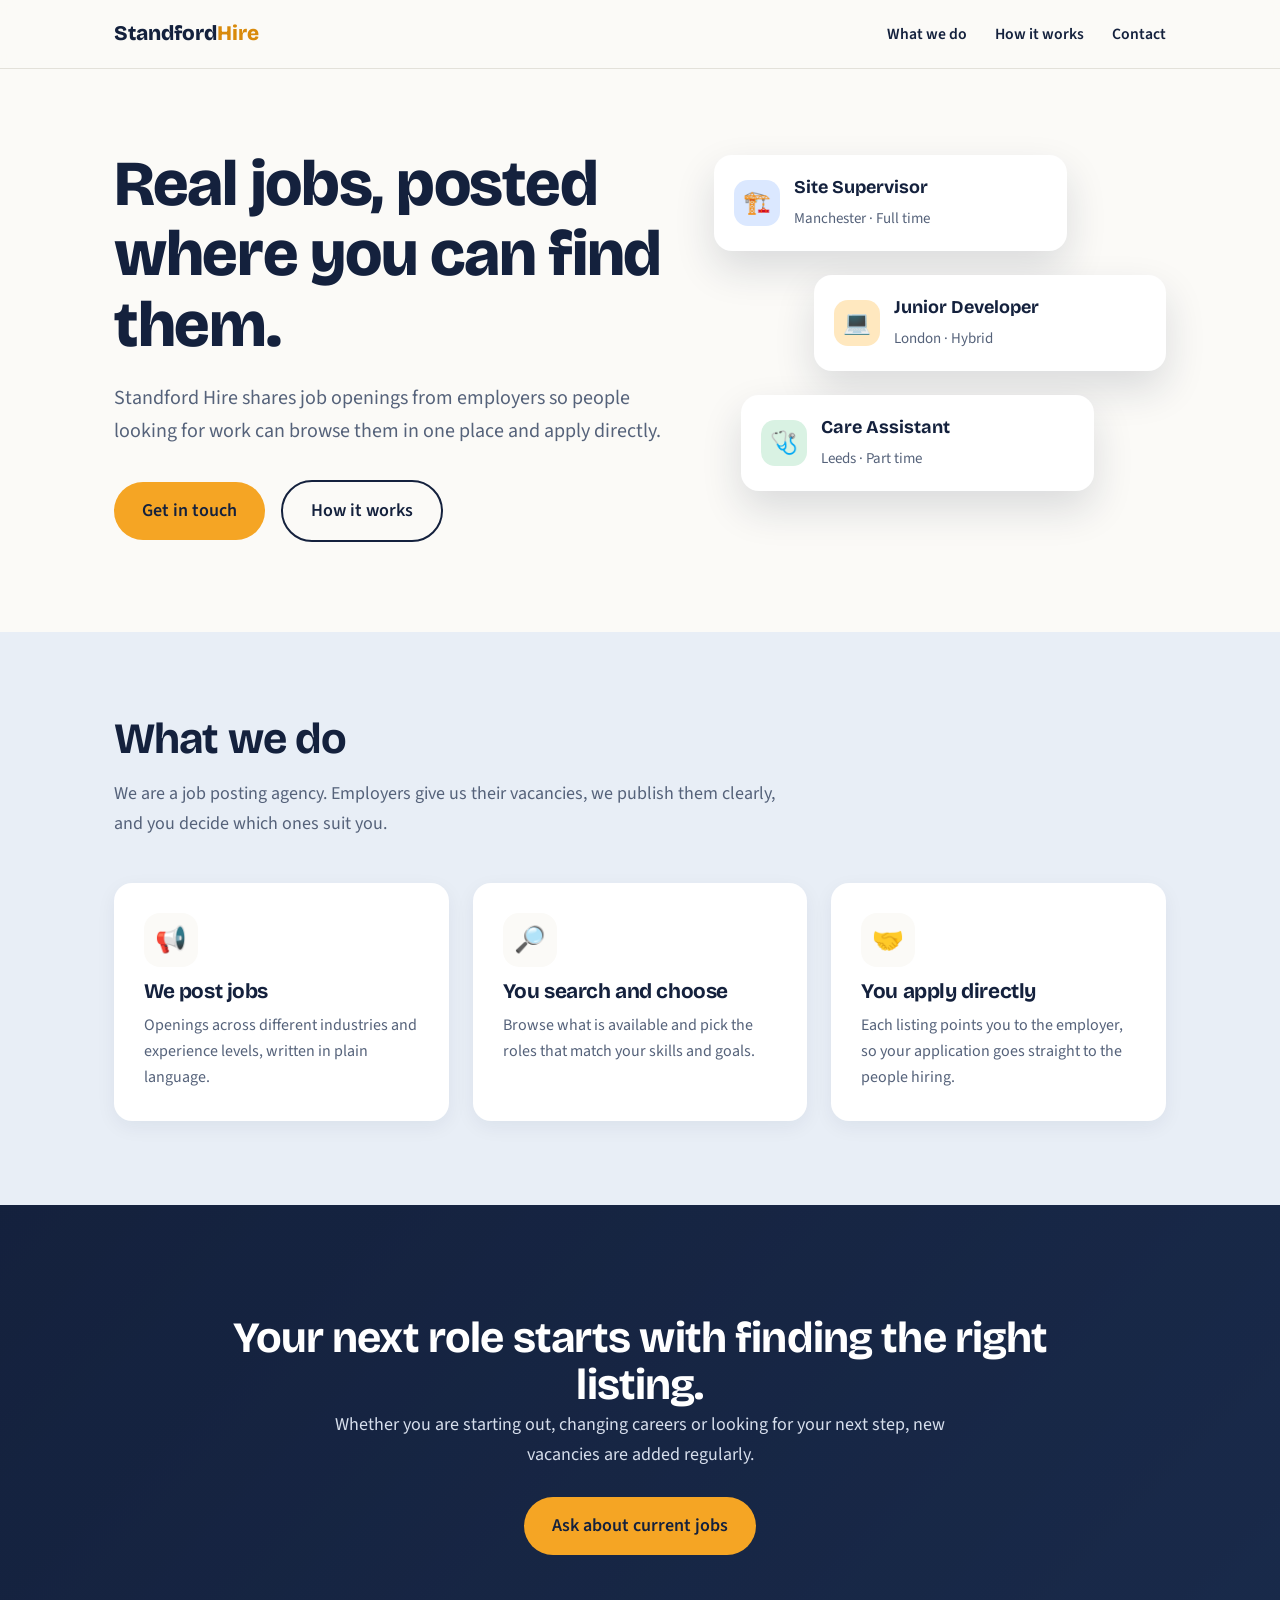
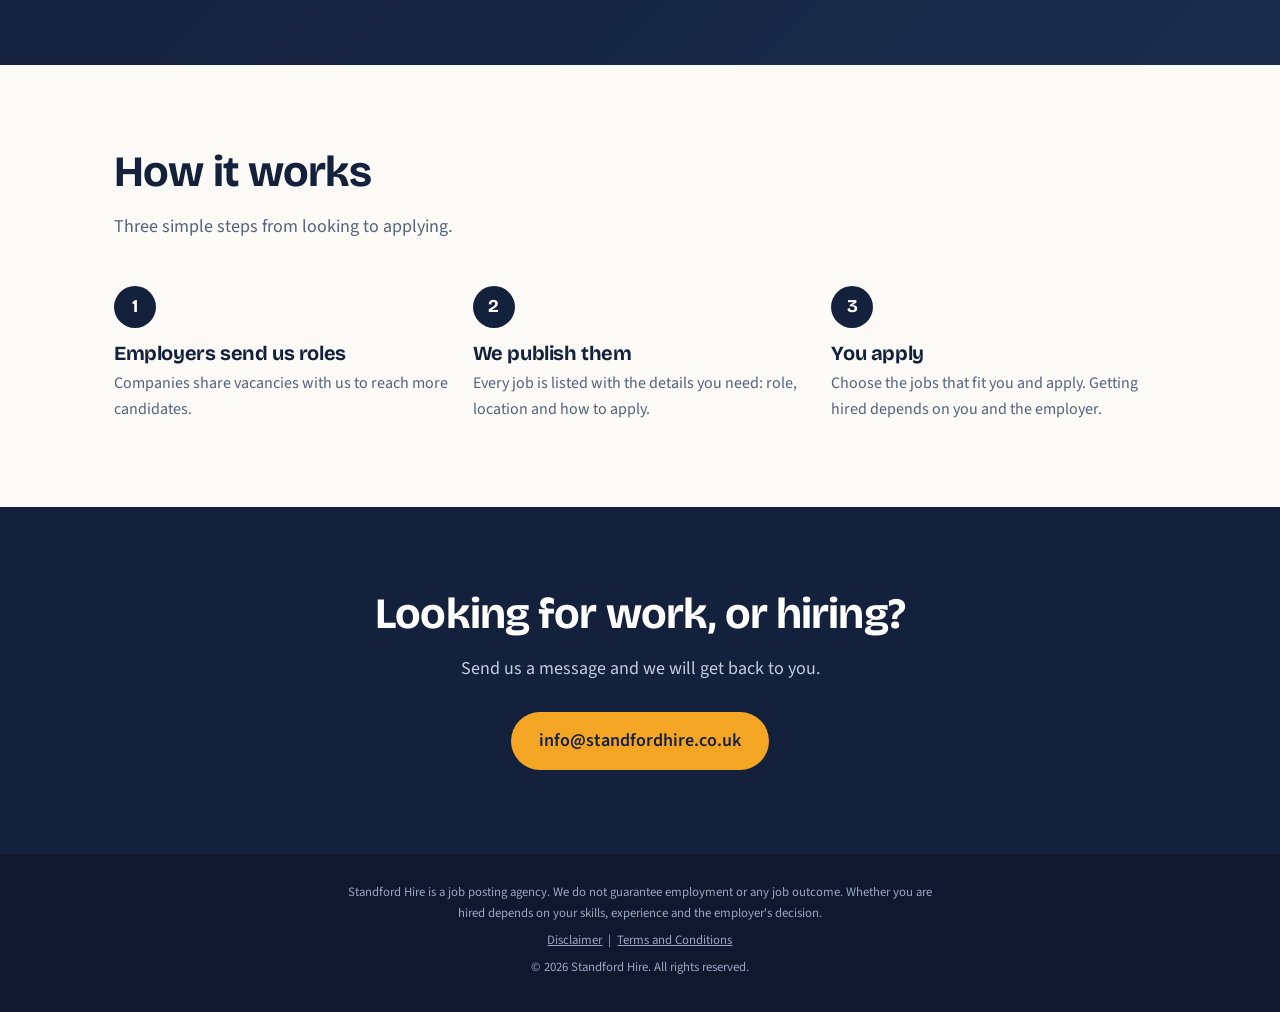
==== index.html @ f7808427 "Add files via upload" ====
<!DOCTYPE html>
<html lang="en-GB">
<head>
<meta charset="utf-8">
<meta name="viewport" content="width=device-width, initial-scale=1">
<title>Standford Hire | Jobs posted, opportunities found</title>
<meta name="description" content="Standford Hire posts jobs from employers so people looking for work can find them in one place.">
<link rel="icon" href="data:image/svg+xml,<svg xmlns=%22http://www.w3.org/2000/svg%22 viewBox=%220 0 100 100%22><text y=%22.9em%22 font-size=%2290%22>💼</text></svg>">
<link rel="preconnect" href="https://fonts.googleapis.com">
<link rel="preconnect" href="https://fonts.gstatic.com" crossorigin>
<link href="https://fonts.googleapis.com/css2?family=Bricolage+Grotesque:wght@600;700;800&family=Source+Sans+3:wght@400;600&display=swap" rel="stylesheet">
<style>
/* ===== EDIT YOUR COLOURS HERE ===== */
:root{
  --ink:#14213d;      /* dark navy: text + dark sections */
  --paper:#fbfaf7;    /* page background */
  --mist:#e8eef6;     /* light blue-grey panels */
  --signal:#f5a524;   /* amber accent: buttons */
  --signal-dark:#d98a0b;
  --muted:#55627a;
  --radius:18px;
}
*{box-sizing:border-box;margin:0;padding:0}
html{scroll-behavior:smooth}
body{font-family:"Source Sans 3",system-ui,sans-serif;color:var(--ink);background:var(--paper);line-height:1.65;font-size:18px}
h1,h2,h3{font-family:"Bricolage Grotesque",system-ui,sans-serif;line-height:1.1;letter-spacing:-.02em}
a{color:inherit}
.wrap{max-width:1100px;margin:0 auto;padding:0 24px}
:focus-visible{outline:3px solid var(--signal);outline-offset:3px}

/* Header */
header{position:sticky;top:0;z-index:10;background:rgba(251,250,247,.9);backdrop-filter:blur(8px);border-bottom:1px solid #e3e1da}
.nav{display:flex;justify-content:space-between;align-items:center;height:68px}
.logo{font-family:"Bricolage Grotesque",sans-serif;font-weight:800;font-size:1.3rem;text-decoration:none}
.logo span{color:var(--signal-dark)}
nav a{margin-left:24px;text-decoration:none;font-weight:600;font-size:.98rem}
nav a:hover{color:var(--signal-dark)}

/* Buttons */
.btn{display:inline-block;background:var(--signal);color:var(--ink);padding:14px 28px;border-radius:999px;font-weight:600;text-decoration:none;transition:background .2s,transform .2s}
.btn:hover{background:var(--signal-dark);transform:translateY(-2px)}
.btn.ghost{background:transparent;border:2px solid var(--ink);margin-left:12px}
.btn.ghost:hover{background:var(--ink);color:#fff}

/* Hero */
.hero{padding:80px 0 90px}
.hero .wrap{display:grid;grid-template-columns:1.1fr .9fr;gap:48px;align-items:center}
h1{font-size:clamp(2.4rem,5.5vw,4rem);font-weight:800;margin-bottom:22px}
.lead{font-size:1.25rem;color:var(--muted);max-width:34em;margin-bottom:32px}
.hero-art{position:relative;min-height:380px}
.card{position:absolute;background:#fff;border-radius:var(--radius);box-shadow:0 18px 40px rgba(20,33,61,.14);padding:18px 20px;width:78%;display:flex;gap:14px;align-items:center}
.card b{display:block;font-family:"Bricolage Grotesque",sans-serif}
.card small{color:var(--muted)}
.dot{flex:none;width:46px;height:46px;border-radius:14px;display:grid;place-items:center;font-size:1.4rem}
.c1{top:0;left:0;animation:float 6s ease-in-out infinite}
.c2{top:120px;right:0;animation:float 7s ease-in-out -2s infinite}
.c3{top:240px;left:6%;animation:float 6.5s ease-in-out -4s infinite}
.c1 .dot{background:#dbe8ff}.c2 .dot{background:#ffe8bf}.c3 .dot{background:#d9f2e3}
@keyframes float{50%{transform:translateY(-10px)}}

/* Sections */
section{padding:84px 0}
h2{font-size:clamp(1.9rem,4vw,2.7rem);margin-bottom:16px}
.intro{color:var(--muted);max-width:38em;margin-bottom:44px}
.tint{background:var(--mist)}
.grid{display:grid;grid-template-columns:repeat(3,1fr);gap:24px}
.box{background:#fff;border-radius:var(--radius);padding:30px}
.tint .box{box-shadow:0 6px 20px rgba(20,33,61,.06)}
.box h3{font-size:1.3rem;margin:14px 0 8px}
.box p{color:var(--muted);font-size:1rem}
.icon{width:54px;height:54px;border-radius:16px;background:var(--mist);display:grid;place-items:center;font-size:1.6rem}
.tint .icon{background:var(--paper)}

/* Photo band: swap the image URL below with your own */
.band{position:relative;color:#fff;padding:110px 0;text-align:center;
  background:linear-gradient(rgba(20,33,61,.78),rgba(20,33,61,.78)),
  url("images/team.jpg") center/cover,
  linear-gradient(135deg,#14213d,#2b4a7a)}
.band h2{max-width:20em;margin:0 auto}
.band p{max-width:36em;margin:0 auto 28px;color:#d6deec}

/* Steps */
.steps{display:grid;grid-template-columns:repeat(3,1fr);gap:24px;counter-reset:s}
.step{position:relative;padding-top:56px}
.step::before{counter-increment:s;content:counter(s);position:absolute;top:0;left:0;width:42px;height:42px;border-radius:50%;background:var(--ink);color:#fff;display:grid;place-items:center;font-family:"Bricolage Grotesque",sans-serif;font-weight:700}
.step h3{font-size:1.25rem;margin-bottom:6px}
.step p{color:var(--muted);font-size:1rem}

/* Contact */
.contact{background:var(--ink);color:#fff;text-align:center}
.contact p{color:#c4cee0;margin-bottom:28px}

/* Footer */
footer{background:#0f182d;color:#9aa7bf;padding:28px 0;font-size:.8rem;text-align:center}
footer p{max-width:46em;margin:0 auto 6px}

@media(max-width:820px){
  .hero .wrap,.grid,.steps{grid-template-columns:1fr}
  .hero-art{min-height:360px}
  nav a:not(.keep){display:none}
  .btn.ghost{margin:12px 0 0}
}
@media(prefers-reduced-motion:reduce){*{animation:none!important;scroll-behavior:auto!important}}
</style>
</head>
<body>

<header>
  <div class="wrap nav">
    <a class="logo" href="#">Standford<span>Hire</span></a>
    <nav>
      <a href="#what">What we do</a>
      <a href="#how">How it works</a>
      <a class="keep" href="#contact">Contact</a>
    </nav>
  </div>
</header>

<main>
<!-- HERO -->
<div class="hero">
  <div class="wrap">
    <div>
      <h1>Real jobs, posted where you can find them.</h1>
      <p class="lead">Standford Hire shares job openings from employers so people looking for work can browse them in one place and apply directly.</p>
      <a class="btn" href="#contact">Get in touch</a>
      <a class="btn ghost" href="#how">How it works</a>
    </div>
    <div class="hero-art" aria-hidden="true">
      <div class="card c1"><div class="dot">🏗️</div><div><b>Site Supervisor</b><small>Manchester · Full time</small></div></div>
      <div class="card c2"><div class="dot">💻</div><div><b>Junior Developer</b><small>London · Hybrid</small></div></div>
      <div class="card c3"><div class="dot">🩺</div><div><b>Care Assistant</b><small>Leeds · Part time</small></div></div>
    </div>
  </div>
</div>

<!-- WHAT WE DO -->
<section id="what" class="tint">
  <div class="wrap">
    <h2>What we do</h2>
    <p class="intro">We are a job posting agency. Employers give us their vacancies, we publish them clearly, and you decide which ones suit you.</p>
    <div class="grid">
      <div class="box"><div class="icon">📢</div><h3>We post jobs</h3><p>Openings across different industries and experience levels, written in plain language.</p></div>
      <div class="box"><div class="icon">🔎</div><h3>You search and choose</h3><p>Browse what is available and pick the roles that match your skills and goals.</p></div>
      <div class="box"><div class="icon">🤝</div><h3>You apply directly</h3><p>Each listing points you to the employer, so your application goes straight to the people hiring.</p></div>
    </div>
  </div>
</section>

<!-- PHOTO BAND -->
<div class="band">
  <div class="wrap">
    <h2>Your next role starts with finding the right listing.</h2>
    <p>Whether you are starting out, changing careers or looking for your next step, new vacancies are added regularly.</p>
    <a class="btn" href="#contact">Ask about current jobs</a>
  </div>
</div>

<!-- HOW IT WORKS -->
<section id="how">
  <div class="wrap">
    <h2>How it works</h2>
    <p class="intro">Three simple steps from looking to applying.</p>
    <div class="steps">
      <div class="step"><h3>Employers send us roles</h3><p>Companies share vacancies with us to reach more candidates.</p></div>
      <div class="step"><h3>We publish them</h3><p>Every job is listed with the details you need: role, location and how to apply.</p></div>
      <div class="step"><h3>You apply</h3><p>Choose the jobs that fit you and apply. Getting hired depends on you and the employer.</p></div>
    </div>
  </div>
</section>

<!-- CONTACT -->
<section id="contact" class="contact">
  <div class="wrap">
    <h2>Looking for work, or hiring?</h2>
    <p>Send us a message and we will get back to you.</p>
    <a class="btn" href="mailto:info@standfordhire.co.uk">info@standfordhire.co.uk</a>
  </div>
</section>
</main>

<footer>
  <div class="wrap">
    <p>Standford Hire is a job posting agency. We do not guarantee employment or any job outcome. Whether you are hired depends on your skills, experience and the employer's decision.</p>
    <p><a href="disclaimer.html">Disclaimer</a> &nbsp;|&nbsp; <a href="terms.html">Terms and Conditions</a></p>
    <p>&copy; <span id="y">2026</span> Standford Hire. All rights reserved.</p>
  </div>
</footer>
<script>document.getElementById("y").textContent=new Date().getFullYear()</script>
</body>
</html>
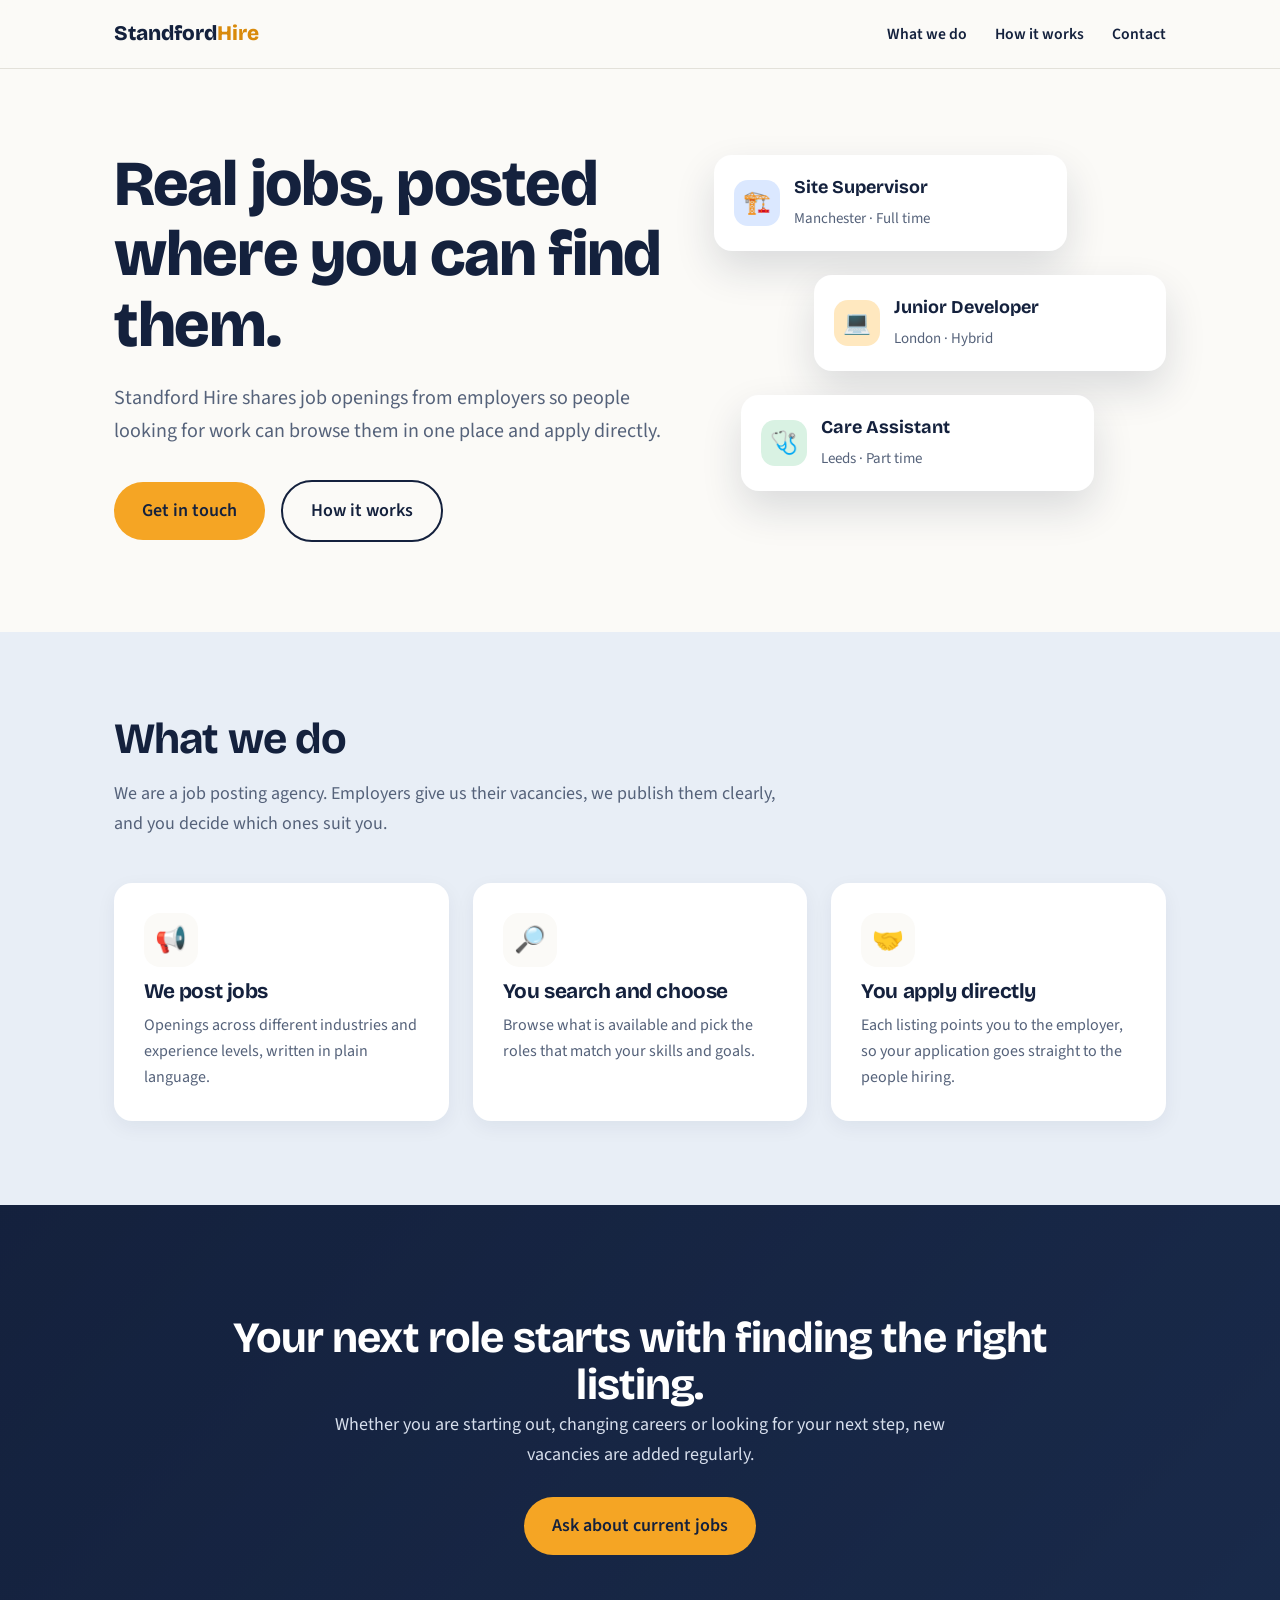
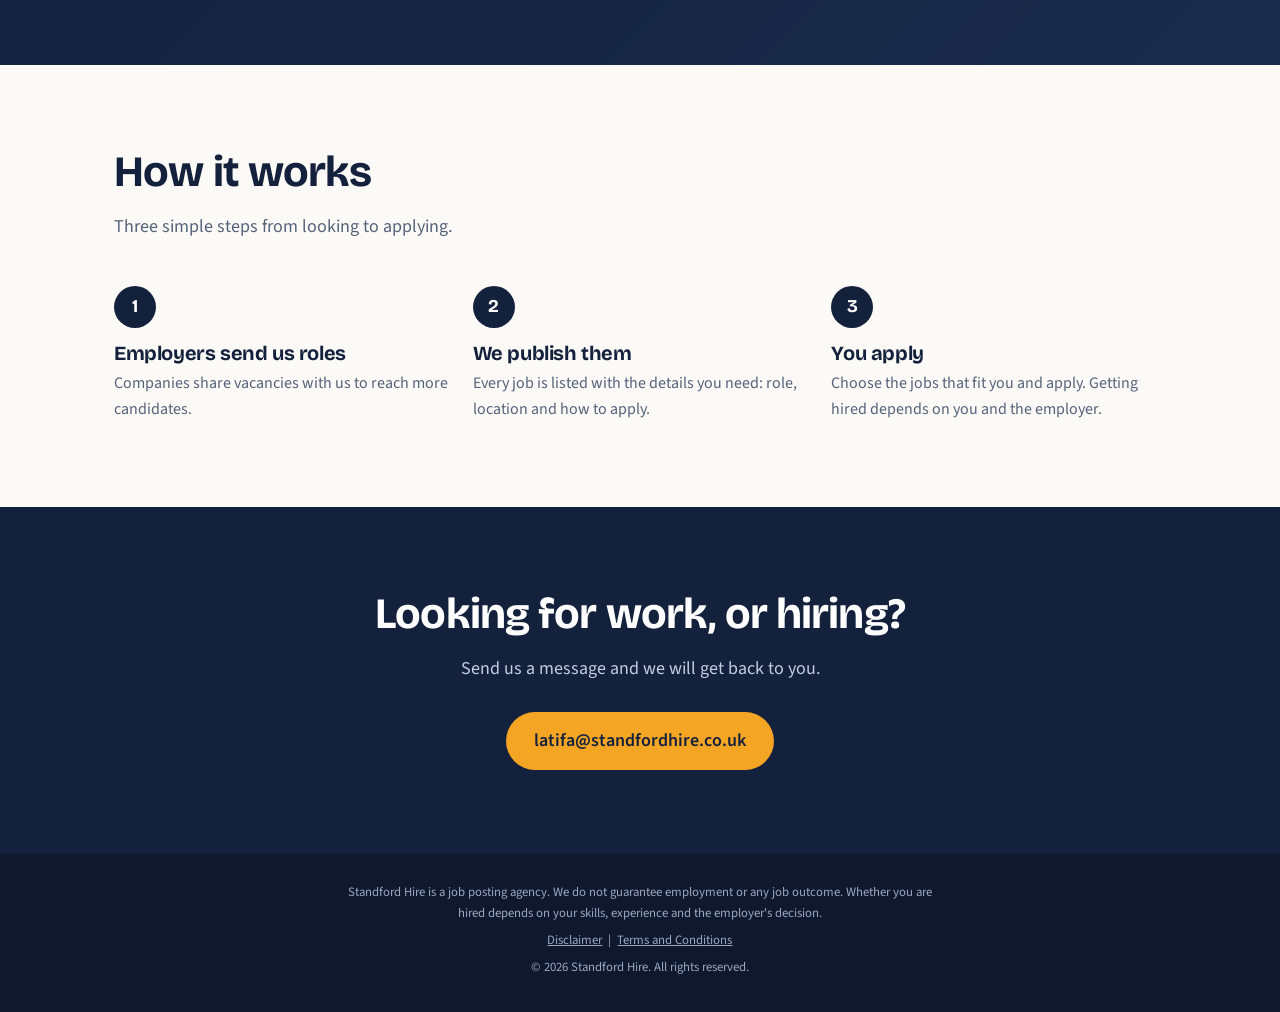
==== commit ff01577f: "Update contact email address in index.html" ====
--- a/index.html
+++ b/index.html
@@ -174,7 +174,7 @@
   <div class="wrap">
     <h2>Looking for work, or hiring?</h2>
     <p>Send us a message and we will get back to you.</p>
-    <a class="btn" href="mailto:info@standfordhire.co.uk">info@standfordhire.co.uk</a>
+    <a class="btn" href="mailto:latifa@standfordhire.co.uk">latifa@standfordhire.co.uk</a>
   </div>
 </section>
 </main>
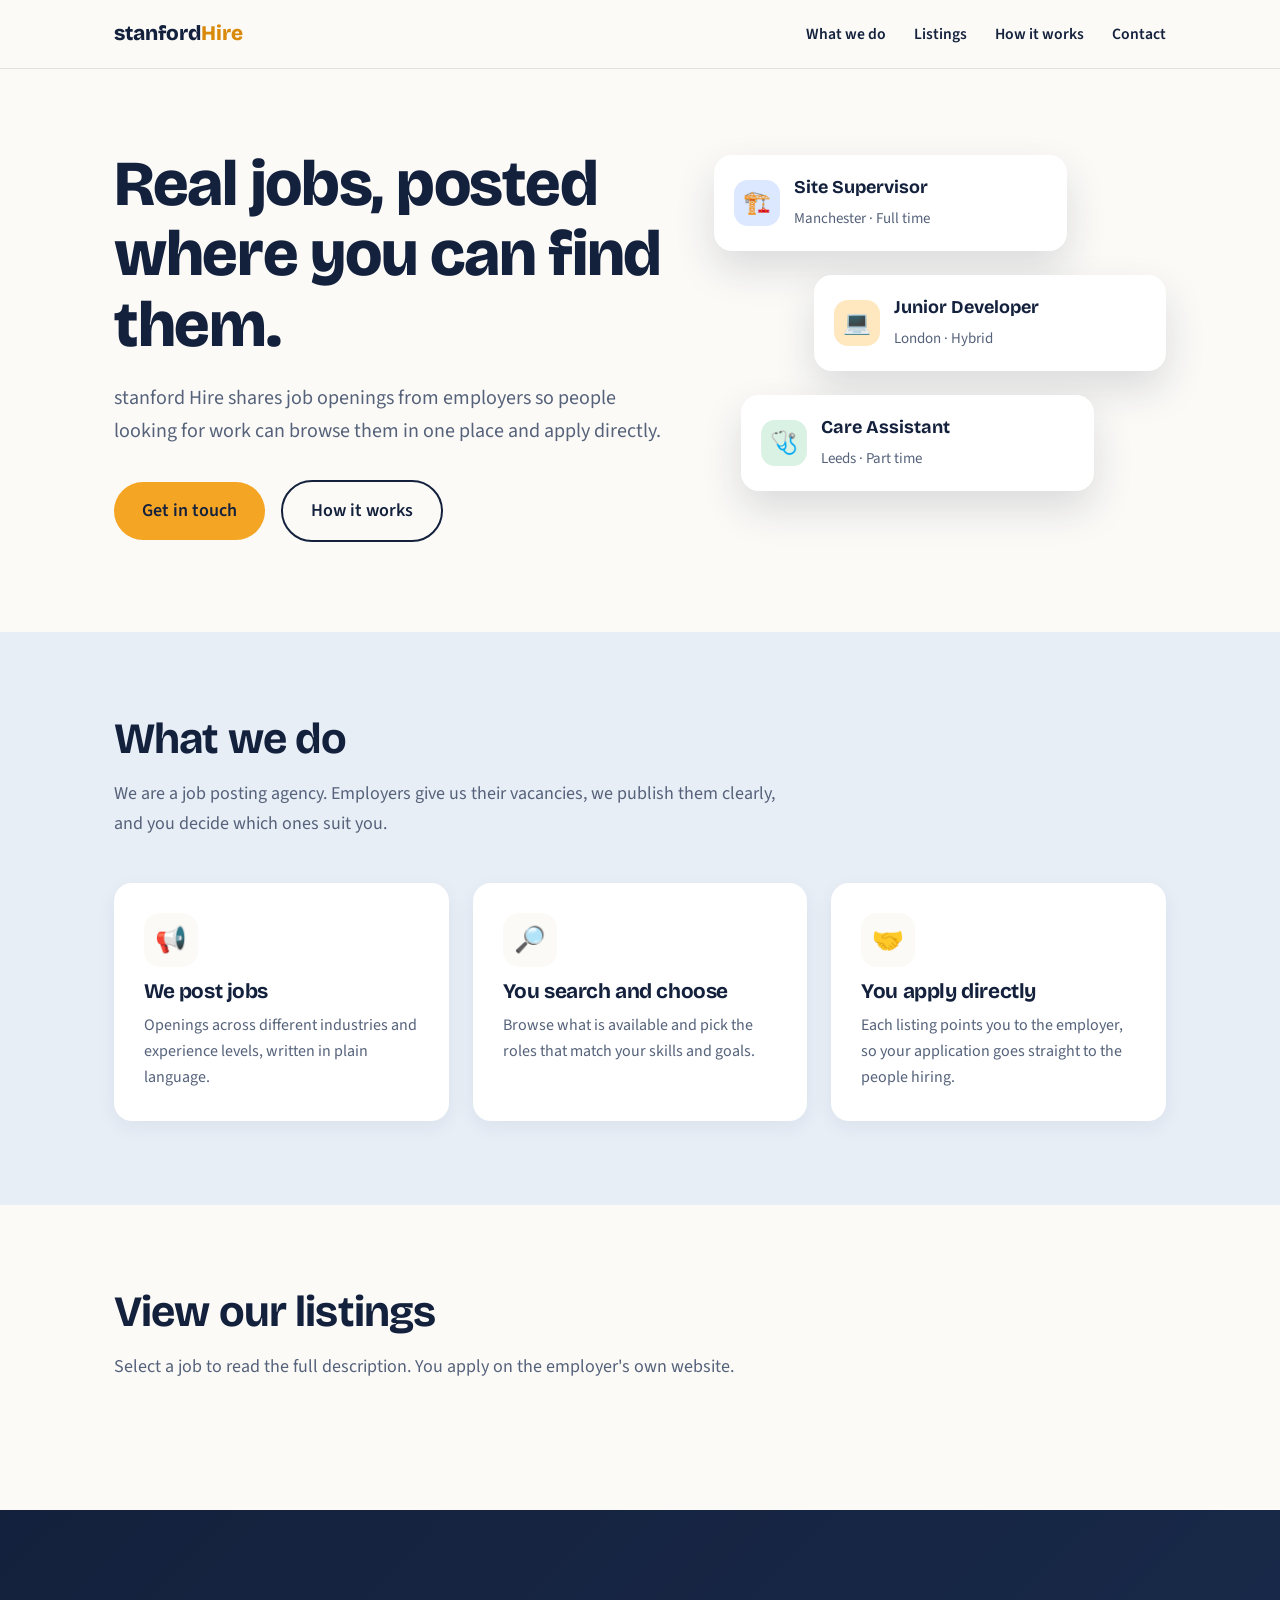
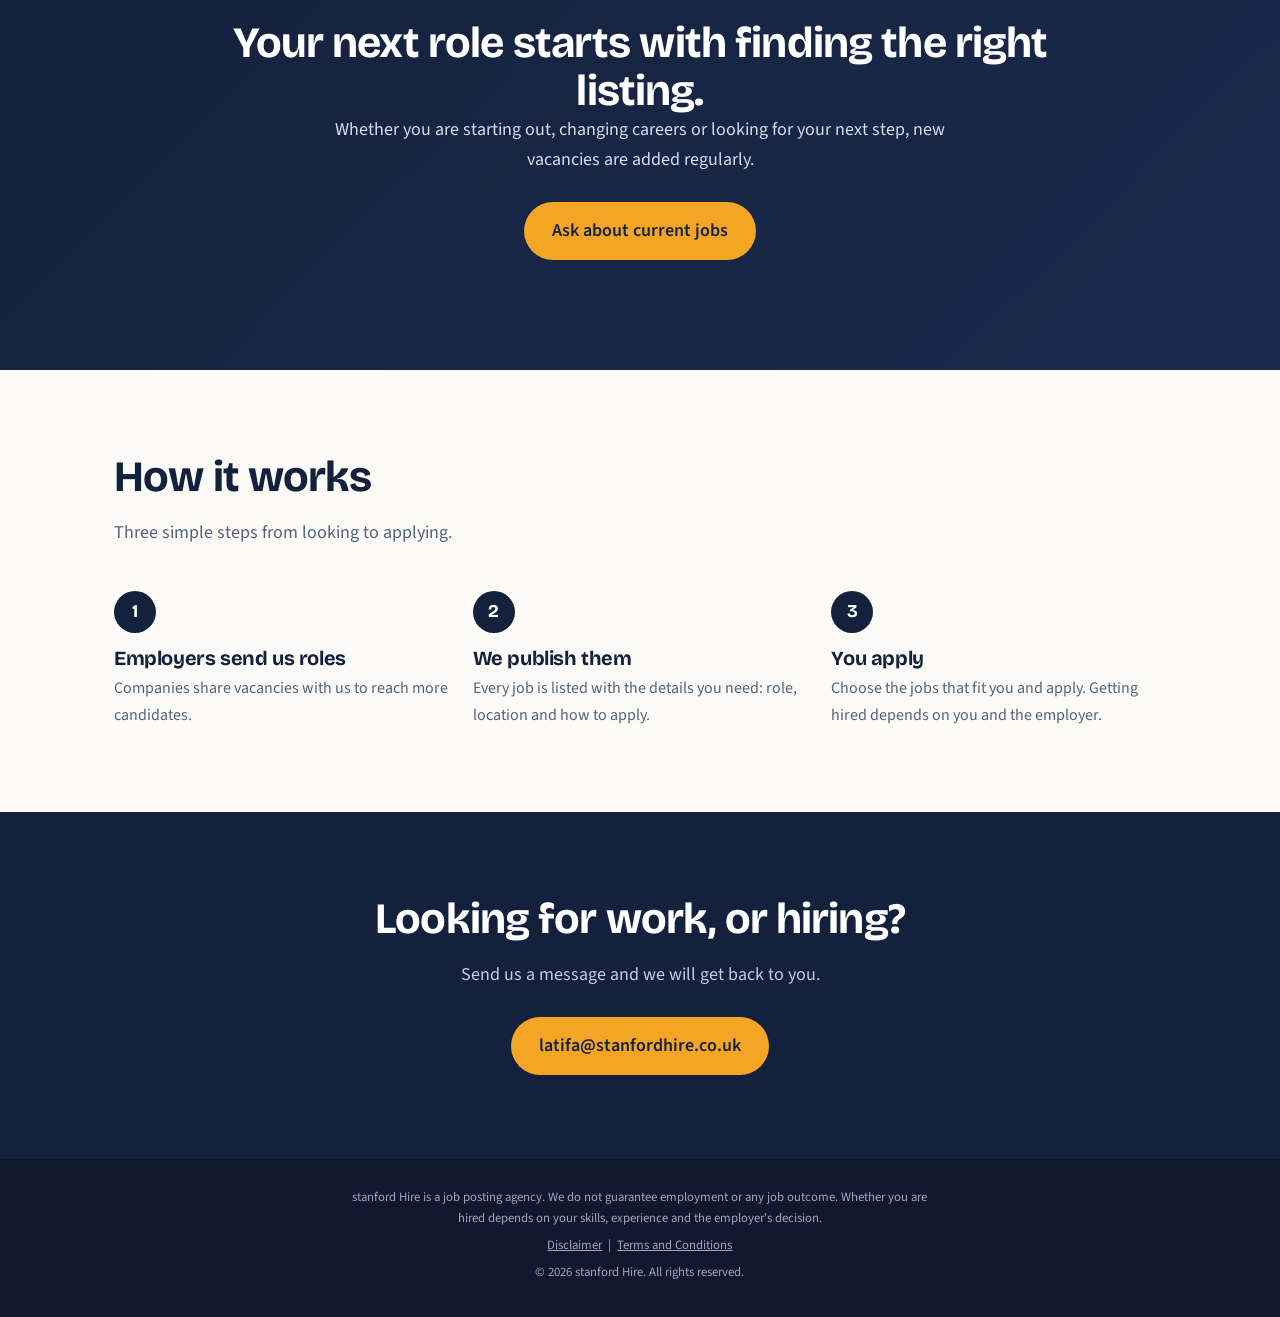
==== commit 5ad148f4: "Correct spelling of 'Stanford' in index.html" ====
--- a/index.html
+++ b/index.html
@@ -3,8 +3,8 @@
 <head>
 <meta charset="utf-8">
 <meta name="viewport" content="width=device-width, initial-scale=1">
-<title>Standford Hire | Jobs posted, opportunities found</title>
-<meta name="description" content="Standford Hire posts jobs from employers so people looking for work can find them in one place.">
+<title>Stanford Hire | Jobs posted, opportunities found</title>
+<meta name="description" content="Stanford Hire posts jobs from employers so people looking for work can find them in one place.">
 <link rel="icon" href="data:image/svg+xml,<svg xmlns=%22http://www.w3.org/2000/svg%22 viewBox=%220 0 100 100%22><text y=%22.9em%22 font-size=%2290%22>💼</text></svg>">
 <link rel="preconnect" href="https://fonts.googleapis.com">
 <link rel="preconnect" href="https://fonts.gstatic.com" crossorigin>
@@ -71,6 +71,17 @@
 .icon{width:54px;height:54px;border-radius:16px;background:var(--mist);display:grid;place-items:center;font-size:1.6rem}
 .tint .icon{background:var(--paper)}
 
+/* Jobs */
+.jobs{display:grid;gap:16px}
+.job{display:flex;justify-content:space-between;align-items:center;gap:20px;background:#fff;border-radius:var(--radius);padding:24px 28px;text-decoration:none;box-shadow:0 6px 20px rgba(20,33,61,.06);transition:transform .2s,box-shadow .2s}
+.job:hover{transform:translateY(-3px);box-shadow:0 12px 28px rgba(20,33,61,.12)}
+.job h3{font-size:1.25rem;margin-bottom:2px}
+.job .co{color:var(--muted);font-size:1rem}
+.job .meta{display:flex;flex-wrap:wrap;gap:8px;margin-top:10px}
+.job .meta span{background:var(--mist);border-radius:999px;padding:3px 14px;font-size:.88rem;font-weight:600}
+.job .view{flex:none;font-weight:600;color:var(--signal-dark)}
+@media(max-width:820px){.job{flex-direction:column;align-items:flex-start}}
+
 /* Photo band: swap the image URL below with your own */
 .band{position:relative;color:#fff;padding:110px 0;text-align:center;
   background:linear-gradient(rgba(20,33,61,.78),rgba(20,33,61,.78)),
@@ -107,9 +118,10 @@
 
 <header>
   <div class="wrap nav">
-    <a class="logo" href="#">Standford<span>Hire</span></a>
+    <a class="logo" href="#">stanford<span>Hire</span></a>
     <nav>
       <a href="#what">What we do</a>
+      <a href="#jobs">Listings</a>
       <a href="#how">How it works</a>
       <a class="keep" href="#contact">Contact</a>
     </nav>
@@ -122,7 +134,7 @@
   <div class="wrap">
     <div>
       <h1>Real jobs, posted where you can find them.</h1>
-      <p class="lead">Standford Hire shares job openings from employers so people looking for work can browse them in one place and apply directly.</p>
+      <p class="lead">stanford Hire shares job openings from employers so people looking for work can browse them in one place and apply directly.</p>
       <a class="btn" href="#contact">Get in touch</a>
       <a class="btn ghost" href="#how">How it works</a>
     </div>
@@ -147,6 +159,15 @@
   </div>
 </section>
 
+<!-- JOBS -->
+<section id="jobs">
+  <div class="wrap">
+    <h2>View our listings</h2>
+    <p class="intro">Select a job to read the full description. You apply on the employer's own website.</p>
+    <div class="jobs" id="jobs-list"></div>
+  </div>
+</section>
+
 <!-- PHOTO BAND -->
 <div class="band">
   <div class="wrap">
@@ -174,18 +195,33 @@
   <div class="wrap">
     <h2>Looking for work, or hiring?</h2>
     <p>Send us a message and we will get back to you.</p>
-    <a class="btn" href="mailto:latifa@standfordhire.co.uk">latifa@standfordhire.co.uk</a>
+    <a class="btn" href="mailto:latifa@stanfordhire.co.uk">latifa@stanfordhire.co.uk</a>
   </div>
 </section>
 </main>
 
 <footer>
   <div class="wrap">
-    <p>Standford Hire is a job posting agency. We do not guarantee employment or any job outcome. Whether you are hired depends on your skills, experience and the employer's decision.</p>
+    <p>stanford Hire is a job posting agency. We do not guarantee employment or any job outcome. Whether you are hired depends on your skills, experience and the employer's decision.</p>
     <p><a href="disclaimer.html">Disclaimer</a> &nbsp;|&nbsp; <a href="terms.html">Terms and Conditions</a></p>
-    <p>&copy; <span id="y">2026</span> Standford Hire. All rights reserved.</p>
+    <p>&copy; <span id="y">2026</span> stanford Hire. All rights reserved.</p>
   </div>
 </footer>
-<script>document.getElementById("y").textContent=new Date().getFullYear()</script>
+<script src="jobs.js"></script>
+<script>
+document.getElementById("y").textContent=new Date().getFullYear();
+const list=document.getElementById("jobs-list");
+JOBS.forEach(j=>{
+  const a=document.createElement("a");a.className="job";a.href="job.html?id="+encodeURIComponent(j.id);
+  const left=document.createElement("div");
+  const h=document.createElement("h3");h.textContent=j.title;
+  const c=document.createElement("div");c.className="co";c.textContent=j.company;
+  const m=document.createElement("div");m.className="meta";
+  [j.location,j.type,j.salary].forEach(t=>{const s=document.createElement("span");s.textContent=t;m.appendChild(s)});
+  left.append(h,c,m);
+  const v=document.createElement("span");v.className="view";v.textContent="View job";
+  a.append(left,v);list.appendChild(a);
+});
+</script>
 </body>
 </html>
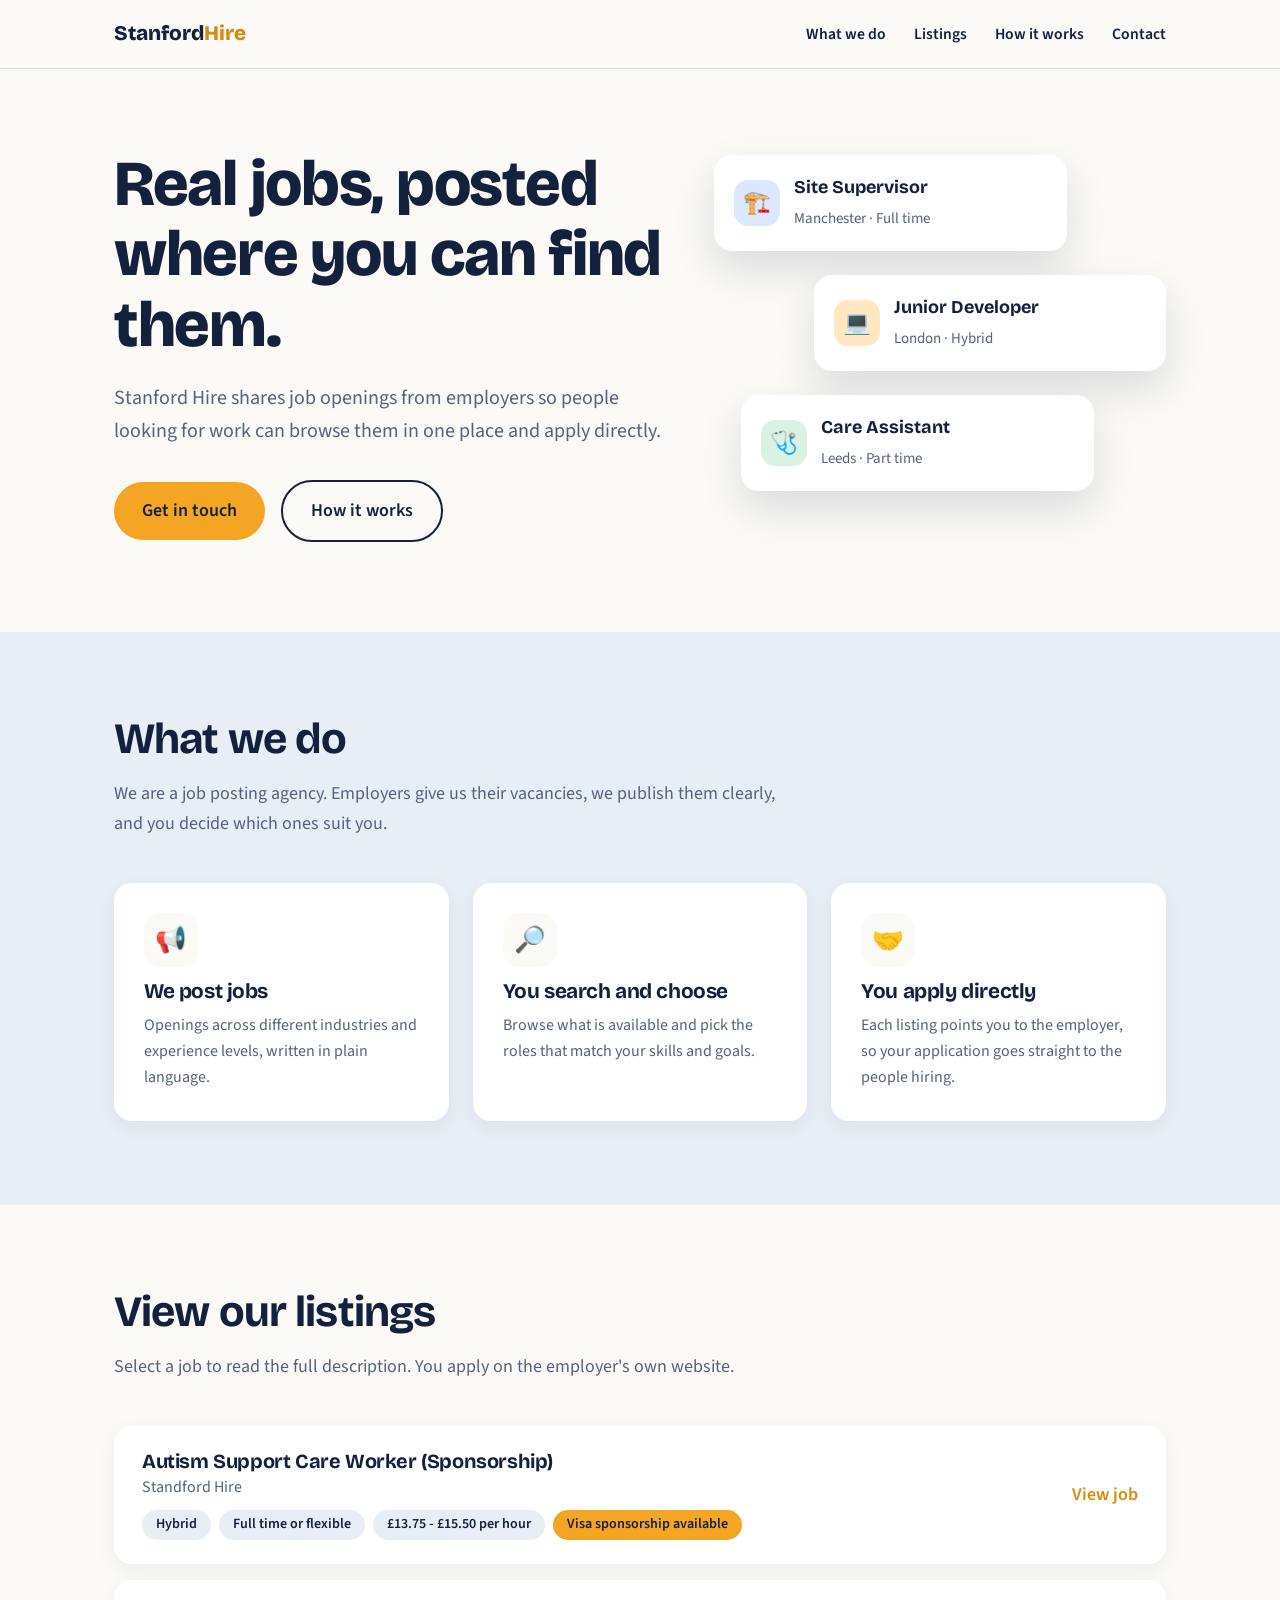
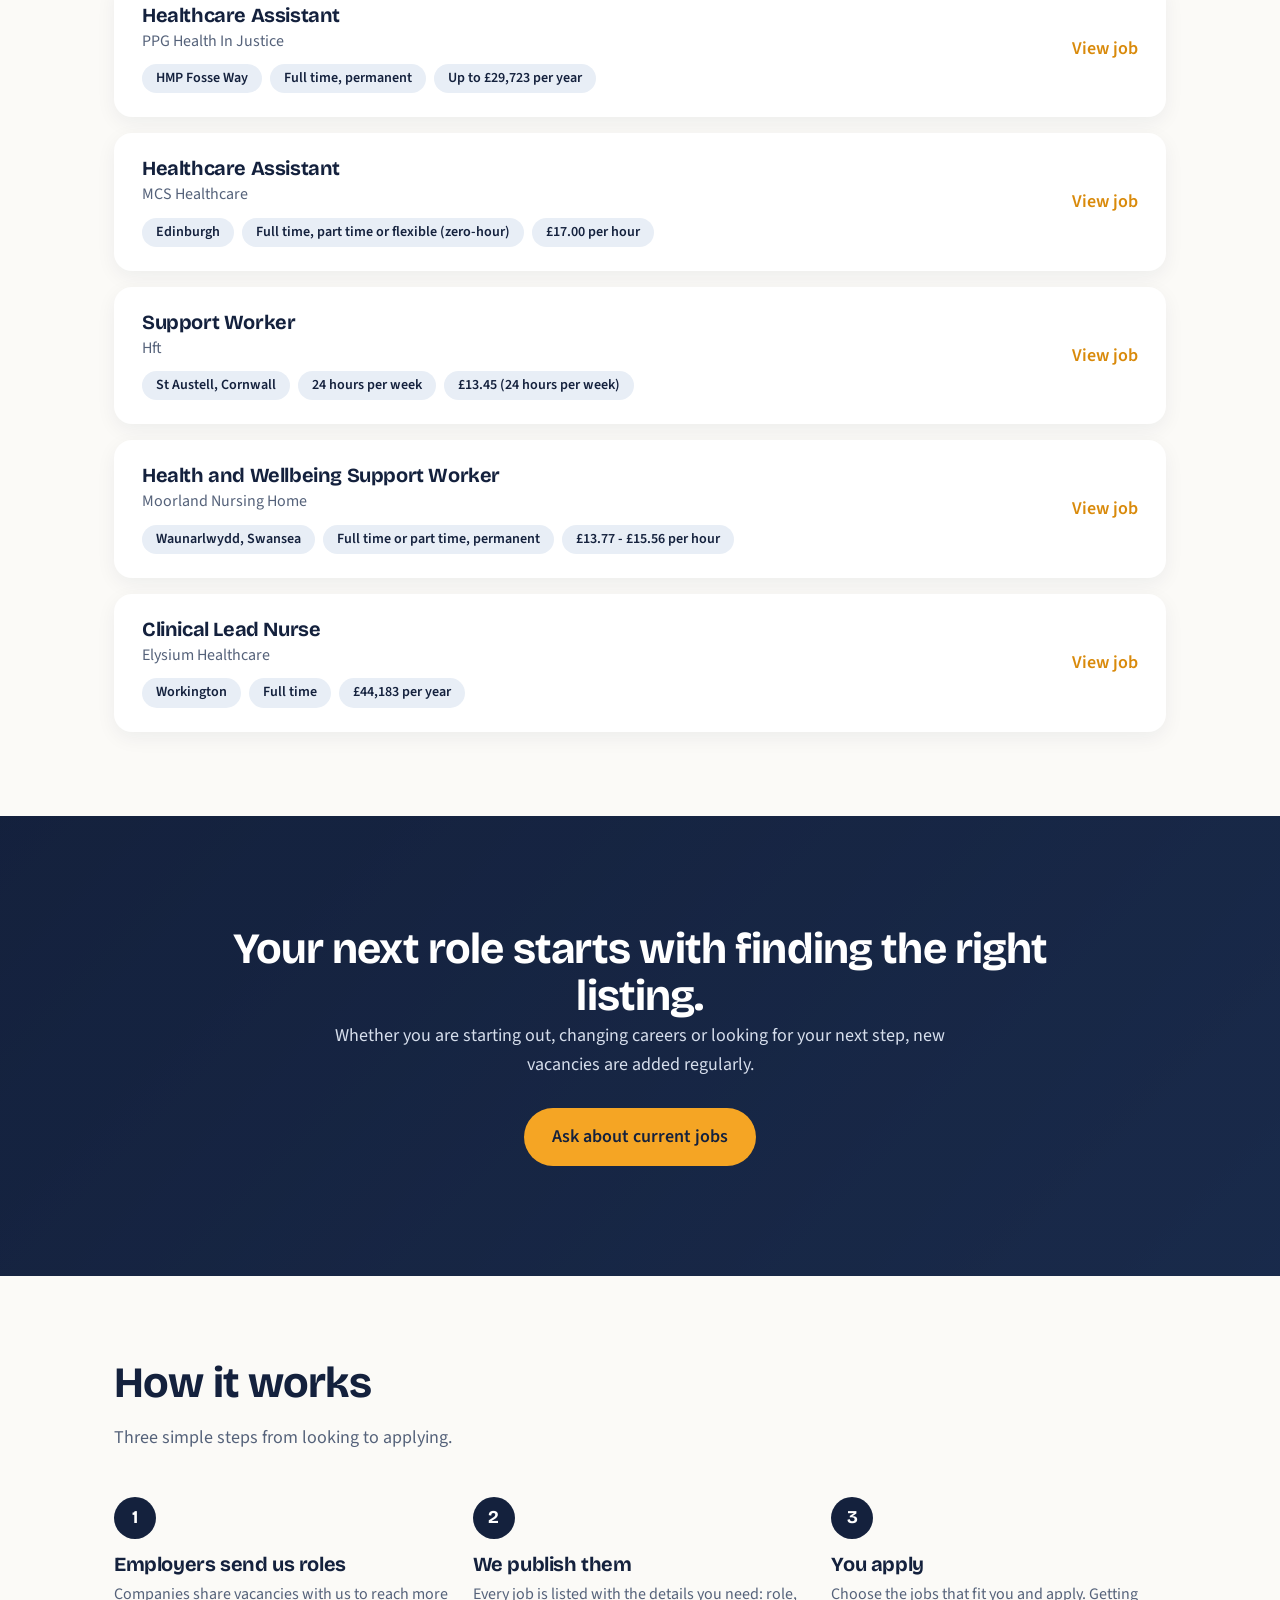
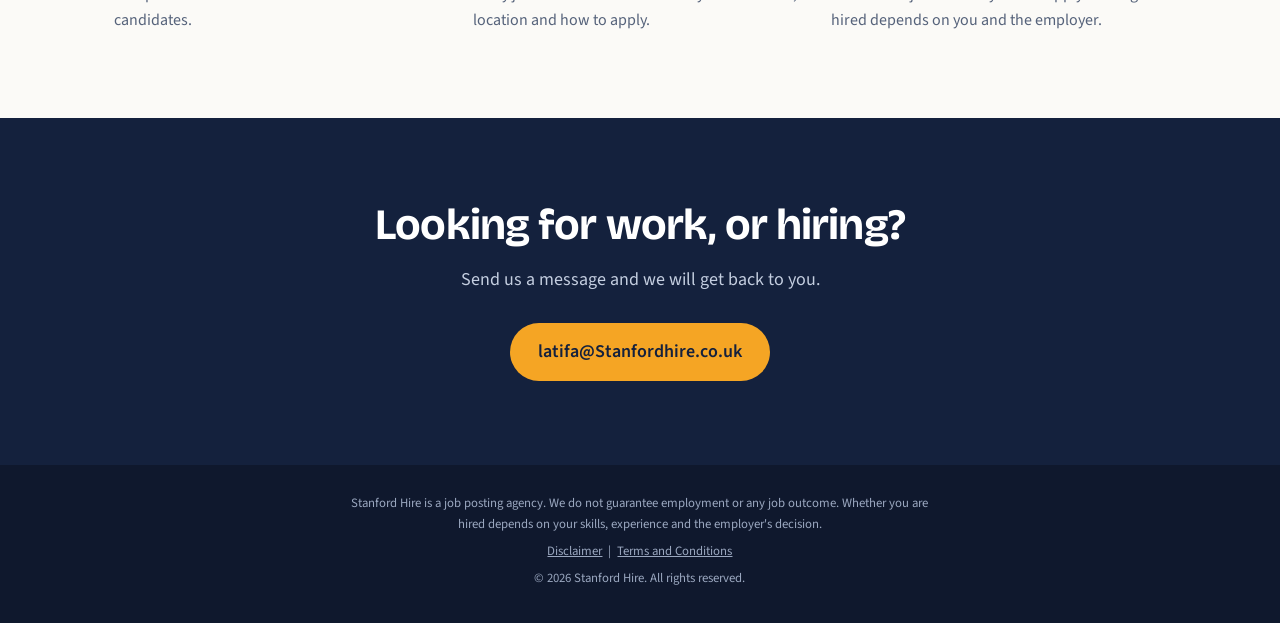
==== commit 070ce5e1: "Update index.html" ====
--- a/index.html
+++ b/index.html
@@ -79,6 +79,7 @@
 .job .co{color:var(--muted);font-size:1rem}
 .job .meta{display:flex;flex-wrap:wrap;gap:8px;margin-top:10px}
 .job .meta span{background:var(--mist);border-radius:999px;padding:3px 14px;font-size:.88rem;font-weight:600}
+.job .meta span.visa{background:var(--signal)}
 .job .view{flex:none;font-weight:600;color:var(--signal-dark)}
 @media(max-width:820px){.job{flex-direction:column;align-items:flex-start}}
 
@@ -118,7 +119,7 @@
 
 <header>
   <div class="wrap nav">
-    <a class="logo" href="#">stanford<span>Hire</span></a>
+    <a class="logo" href="#">Stanford<span>Hire</span></a>
     <nav>
       <a href="#what">What we do</a>
       <a href="#jobs">Listings</a>
@@ -134,7 +135,7 @@
   <div class="wrap">
     <div>
       <h1>Real jobs, posted where you can find them.</h1>
-      <p class="lead">stanford Hire shares job openings from employers so people looking for work can browse them in one place and apply directly.</p>
+      <p class="lead">Stanford Hire shares job openings from employers so people looking for work can browse them in one place and apply directly.</p>
       <a class="btn" href="#contact">Get in touch</a>
       <a class="btn ghost" href="#how">How it works</a>
     </div>
@@ -195,16 +196,16 @@
   <div class="wrap">
     <h2>Looking for work, or hiring?</h2>
     <p>Send us a message and we will get back to you.</p>
-    <a class="btn" href="mailto:latifa@stanfordhire.co.uk">latifa@stanfordhire.co.uk</a>
+    <a class="btn" href="mailto:latifa@Stanfordhire.co.uk">latifa@Stanfordhire.co.uk</a>
   </div>
 </section>
 </main>
 
 <footer>
   <div class="wrap">
-    <p>stanford Hire is a job posting agency. We do not guarantee employment or any job outcome. Whether you are hired depends on your skills, experience and the employer's decision.</p>
+    <p>Stanford Hire is a job posting agency. We do not guarantee employment or any job outcome. Whether you are hired depends on your skills, experience and the employer's decision.</p>
     <p><a href="disclaimer.html">Disclaimer</a> &nbsp;|&nbsp; <a href="terms.html">Terms and Conditions</a></p>
-    <p>&copy; <span id="y">2026</span> stanford Hire. All rights reserved.</p>
+    <p>&copy; <span id="y">2026</span> Stanford Hire. All rights reserved.</p>
   </div>
 </footer>
 <script src="jobs.js"></script>
@@ -217,7 +218,7 @@
   const h=document.createElement("h3");h.textContent=j.title;
   const c=document.createElement("div");c.className="co";c.textContent=j.company;
   const m=document.createElement("div");m.className="meta";
-  [j.location,j.type,j.salary].forEach(t=>{const s=document.createElement("span");s.textContent=t;m.appendChild(s)});
+  [j.location,j.type,j.salary,j.visa].filter(Boolean).forEach(t=>{const s=document.createElement("span");s.textContent=t;if(t===j.visa)s.className="visa";m.appendChild(s)});
   left.append(h,c,m);
   const v=document.createElement("span");v.className="view";v.textContent="View job";
   a.append(left,v);list.appendChild(a);
